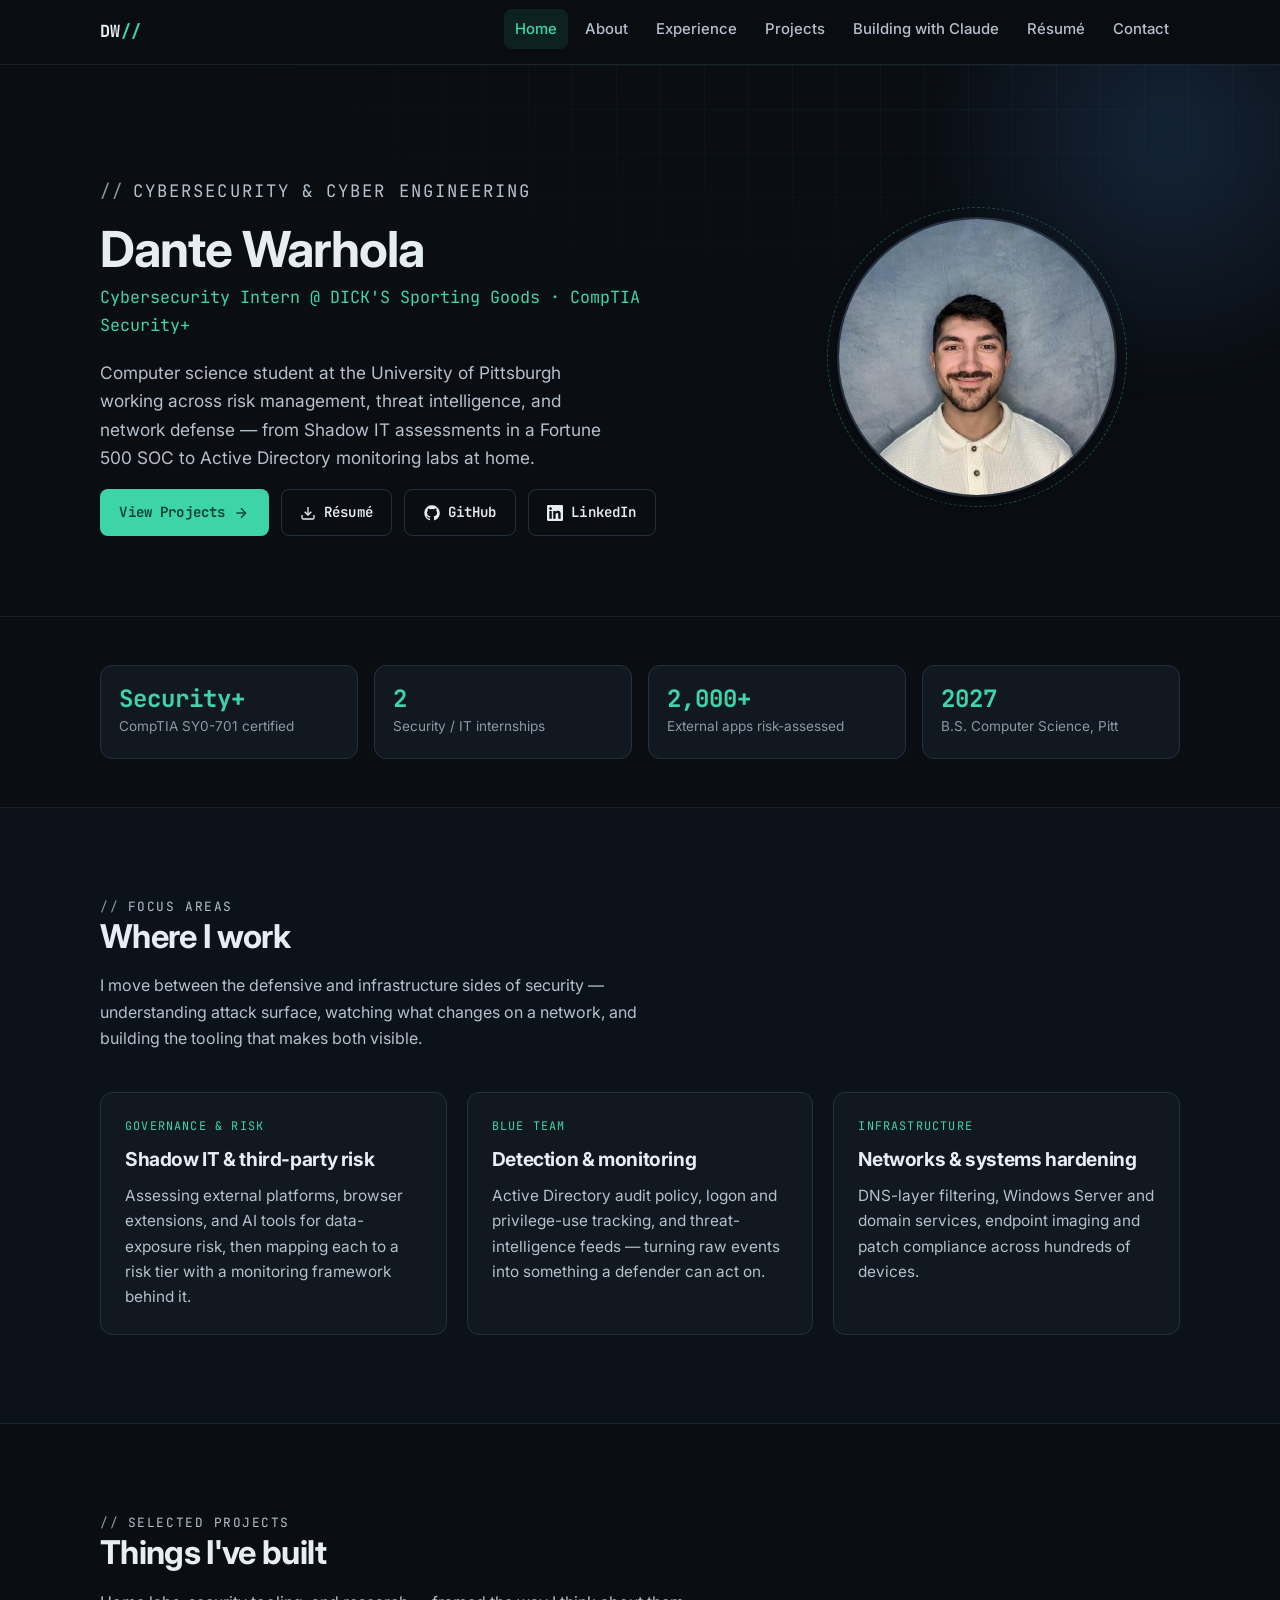
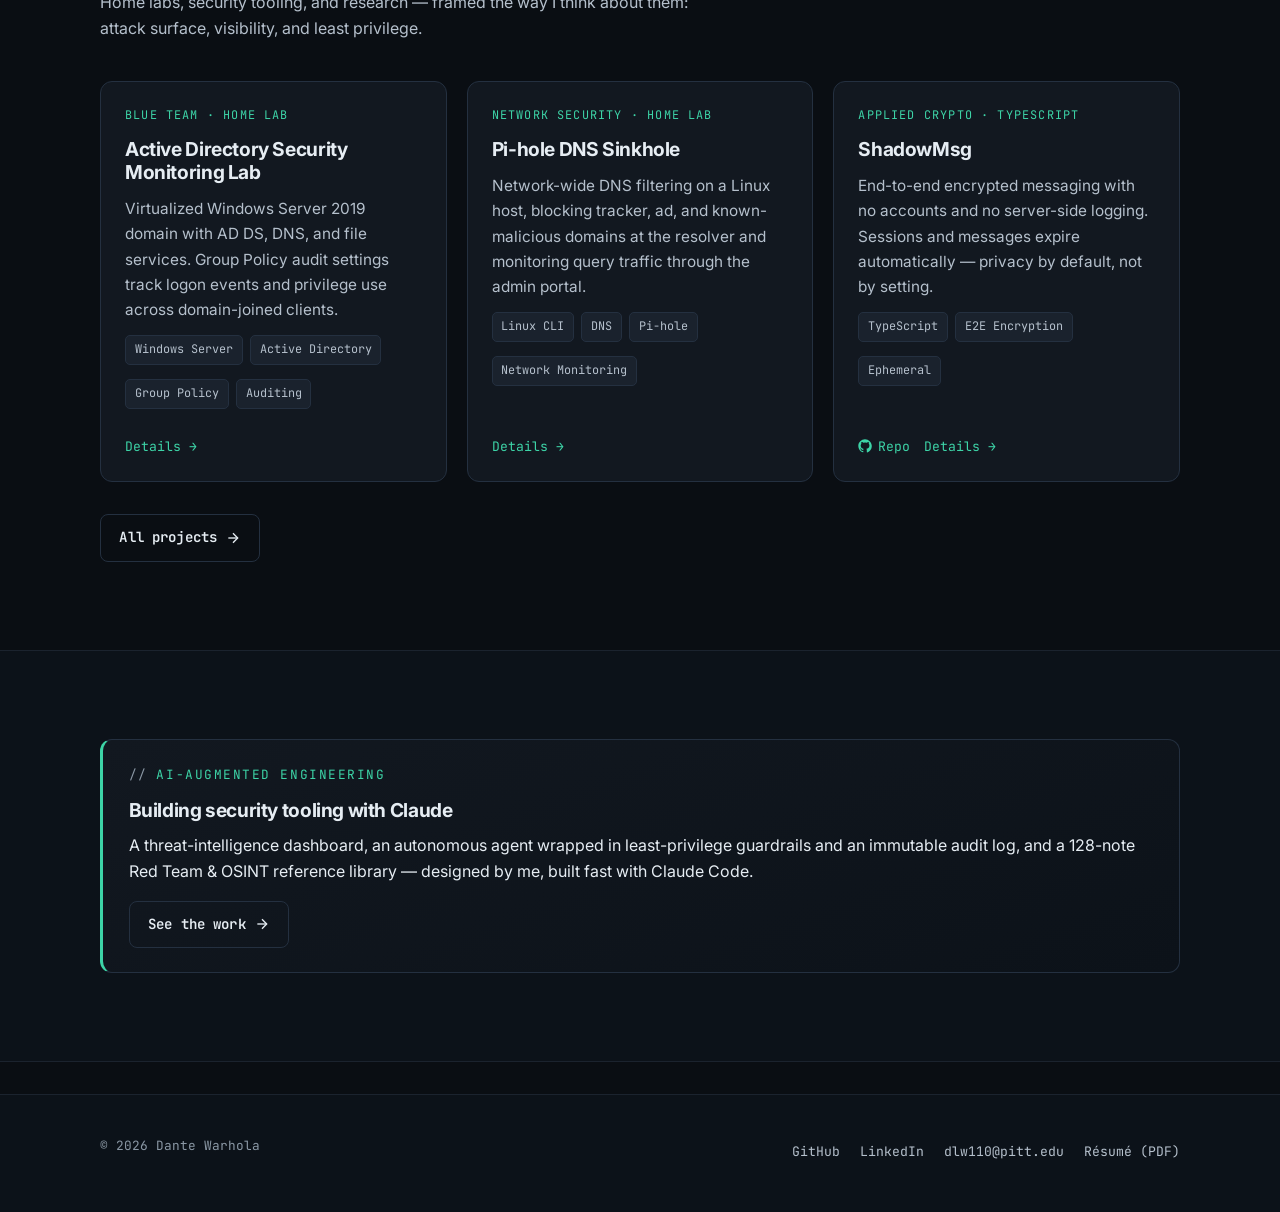
==== index.html @ 9726cb7a "Initial portfolio site" ====
<!DOCTYPE html>
<html lang="en">
<head>
  <meta charset="utf-8">
  <meta name="viewport" content="width=device-width, initial-scale=1">
  <title>Dante Warhola — Cybersecurity &amp; Cyber Engineering</title>
  <meta name="description" content="Dante Warhola is a University of Pittsburgh computer science student and CompTIA Security+ certified cybersecurity intern focused on risk management, threat intelligence, and network defense.">
  <meta name="author" content="Dante Warhola">
  <link rel="icon" href="assets/img/favicon.svg" type="image/svg+xml">
  <meta property="og:title" content="Dante Warhola — Cybersecurity &amp; Cyber Engineering">
  <meta property="og:description" content="CompTIA Security+ certified. CS student at the University of Pittsburgh. Cybersecurity intern building risk, threat-intelligence, and network-defense projects.">
  <meta property="og:type" content="website">
  <meta property="og:image" content="assets/img/og-cover.svg">
  <link rel="preconnect" href="https://fonts.googleapis.com">
  <link rel="preconnect" href="https://fonts.gstatic.com" crossorigin>
  <link href="https://fonts.googleapis.com/css2?family=Inter:wght@400;500;600;700&family=JetBrains+Mono:wght@400;500;700&display=swap" rel="stylesheet">
  <link rel="stylesheet" href="assets/css/style.css">
</head>
<body data-page="home">
  <a class="skip-link" href="#main">Skip to content</a>

  <header class="site-header">
    <div class="container nav">
      <a class="brand" href="index.html">DW<span>//</span></a>
      <button class="nav-toggle" type="button" aria-label="Toggle navigation menu" aria-expanded="false" aria-controls="nav-links">
        <svg class="icon-open" viewBox="0 0 24 24" fill="none" stroke="currentColor" stroke-width="2" aria-hidden="true"><line x1="3" y1="6" x2="21" y2="6"/><line x1="3" y1="12" x2="21" y2="12"/><line x1="3" y1="18" x2="21" y2="18"/></svg>
        <svg class="icon-close" viewBox="0 0 24 24" fill="none" stroke="currentColor" stroke-width="2" aria-hidden="true"><line x1="18" y1="6" x2="6" y2="18"/><line x1="6" y1="6" x2="18" y2="18"/></svg>
      </button>
      <ul class="nav-links" id="nav-links">
        <li><a data-nav="home" href="index.html">Home</a></li>
        <li><a data-nav="about" href="about.html">About</a></li>
        <li><a data-nav="experience" href="experience.html">Experience</a></li>
        <li><a data-nav="projects" href="projects.html">Projects</a></li>
        <li><a data-nav="claude" href="building-with-claude.html">Building with Claude</a></li>
        <li><a data-nav="resume" href="resume.html">Résumé</a></li>
        <li><a data-nav="contact" href="contact.html">Contact</a></li>
      </ul>
    </div>
  </header>

  <main id="main">
    <!-- Hero -->
    <section class="hero">
      <div class="container">
        <div class="hero-grid">
          <div>
            <p class="kicker">Cybersecurity &amp; Cyber Engineering</p>
            <h1>Dante Warhola</h1>
            <span class="role">Cybersecurity Intern @ DICK'S Sporting Goods · CompTIA Security+</span>
            <p>Computer science student at the University of Pittsburgh working across risk management, threat intelligence, and network defense &mdash; from Shadow IT assessments in a Fortune 500 SOC to Active Directory monitoring labs at home.</p>
            <div class="btn-row">
              <a class="btn" href="projects.html">View Projects
                <svg viewBox="0 0 24 24" fill="none" stroke="currentColor" stroke-width="2" aria-hidden="true"><line x1="5" y1="12" x2="19" y2="12"/><polyline points="12 5 19 12 12 19"/></svg>
              </a>
              <a class="btn-ghost" href="assets/docs/Dante_Warhola_Resume.pdf">
                <svg viewBox="0 0 24 24" fill="none" stroke="currentColor" stroke-width="2" aria-hidden="true"><path d="M21 15v4a2 2 0 0 1-2 2H5a2 2 0 0 1-2-2v-4"/><polyline points="7 10 12 15 17 10"/><line x1="12" y1="15" x2="12" y2="3"/></svg>
                Résumé
              </a>
              <a class="btn-ghost" href="https://github.com/dantewarhola">
                <svg viewBox="0 0 24 24" fill="currentColor" aria-hidden="true"><path d="M12 .5C5.7.5.5 5.7.5 12c0 5.1 3.3 9.4 7.8 10.9.6.1.8-.2.8-.6v-2c-3.2.7-3.9-1.5-3.9-1.5-.5-1.3-1.3-1.7-1.3-1.7-1-.7.1-.7.1-.7 1.2.1 1.8 1.2 1.8 1.2 1 1.8 2.7 1.3 3.4 1 .1-.8.4-1.3.7-1.6-2.6-.3-5.3-1.3-5.3-5.7 0-1.3.5-2.3 1.2-3.1-.1-.3-.5-1.5.1-3.1 0 0 1-.3 3.3 1.2a11.5 11.5 0 0 1 6 0C17.3 4.7 18.3 5 18.3 5c.6 1.6.2 2.8.1 3.1.8.8 1.2 1.8 1.2 3.1 0 4.4-2.7 5.4-5.3 5.7.4.4.8 1.1.8 2.2v3.3c0 .4.2.7.8.6 4.5-1.5 7.8-5.8 7.8-10.9C23.5 5.7 18.3.5 12 .5z"/></svg>
                GitHub
              </a>
              <a class="btn-ghost" href="https://www.linkedin.com/in/dante-warhola/">
                <svg viewBox="0 0 24 24" fill="currentColor" aria-hidden="true"><path d="M20.45 20.45h-3.56v-5.57c0-1.33-.02-3.04-1.85-3.04-1.85 0-2.14 1.45-2.14 2.94v5.67H9.35V9h3.42v1.56h.05c.48-.9 1.64-1.85 3.37-1.85 3.6 0 4.27 2.37 4.27 5.46v6.28zM5.34 7.43a2.07 2.07 0 1 1 0-4.14 2.07 2.07 0 0 1 0 4.14zM7.12 20.45H3.56V9h3.56v11.45zM22.22 0H1.77C.79 0 0 .77 0 1.72v20.56C0 23.23.79 24 1.77 24h20.45c.98 0 1.78-.77 1.78-1.72V1.72C24 .77 23.2 0 22.22 0z"/></svg>
                LinkedIn
              </a>
            </div>
          </div>
          <div class="avatar-wrap">
            <img class="avatar" src="assets/img/headshot.jpg" width="280" height="280" alt="Portrait of Dante Warhola">
          </div>
        </div>
      </div>
    </section>

    <!-- Stats -->
    <section class="section section--tight">
      <div class="container">
        <div class="stats reveal">
          <div class="stat"><span class="num">Security+</span><span class="label">CompTIA SY0-701 certified</span></div>
          <div class="stat"><span class="num">2</span><span class="label">Security / IT internships</span></div>
          <div class="stat"><span class="num">2,000+</span><span class="label">External apps risk-assessed</span></div>
          <div class="stat"><span class="num">2027</span><span class="label">B.S. Computer Science, Pitt</span></div>
        </div>
      </div>
    </section>

    <!-- Focus -->
    <section class="section section--alt">
      <div class="container">
        <div class="section-head reveal">
          <p class="kicker">Focus areas</p>
          <h2>Where I work</h2>
          <p>I move between the defensive and infrastructure sides of security &mdash; understanding attack surface, watching what changes on a network, and building the tooling that makes both visible.</p>
        </div>
        <div class="card-grid">
          <article class="card reveal">
            <p class="card-meta">Governance &amp; Risk</p>
            <h3>Shadow IT &amp; third-party risk</h3>
            <p>Assessing external platforms, browser extensions, and AI tools for data-exposure risk, then mapping each to a risk tier with a monitoring framework behind it.</p>
          </article>
          <article class="card reveal">
            <p class="card-meta">Blue Team</p>
            <h3>Detection &amp; monitoring</h3>
            <p>Active Directory audit policy, logon and privilege-use tracking, and threat-intelligence feeds &mdash; turning raw events into something a defender can act on.</p>
          </article>
          <article class="card reveal">
            <p class="card-meta">Infrastructure</p>
            <h3>Networks &amp; systems hardening</h3>
            <p>DNS-layer filtering, Windows Server and domain services, endpoint imaging and patch compliance across hundreds of devices.</p>
          </article>
        </div>
      </div>
    </section>

    <!-- Featured projects -->
    <section class="section">
      <div class="container">
        <div class="section-head reveal">
          <p class="kicker">Selected projects</p>
          <h2>Things I've built</h2>
          <p>Home labs, security tooling, and research &mdash; framed the way I think about them: attack surface, visibility, and least privilege.</p>
        </div>
        <div class="card-grid">
          <article class="card reveal">
            <p class="card-meta">Blue Team · Home Lab</p>
            <h3>Active Directory Security Monitoring Lab</h3>
            <p>Virtualized Windows Server 2019 domain with AD DS, DNS, and file services. Group Policy audit settings track logon events and privilege use across domain-joined clients.</p>
            <ul class="tags"><li class="tag">Windows Server</li><li class="tag">Active Directory</li><li class="tag">Group Policy</li><li class="tag">Auditing</li></ul>
            <div class="card-links"><a href="projects.html#ad-lab">Details &rarr;</a></div>
          </article>
          <article class="card reveal">
            <p class="card-meta">Network Security · Home Lab</p>
            <h3>Pi-hole DNS Sinkhole</h3>
            <p>Network-wide DNS filtering on a Linux host, blocking tracker, ad, and known-malicious domains at the resolver and monitoring query traffic through the admin portal.</p>
            <ul class="tags"><li class="tag">Linux CLI</li><li class="tag">DNS</li><li class="tag">Pi-hole</li><li class="tag">Network Monitoring</li></ul>
            <div class="card-links"><a href="projects.html#pihole">Details &rarr;</a></div>
          </article>
          <article class="card reveal">
            <p class="card-meta">Applied Crypto · TypeScript</p>
            <h3>ShadowMsg</h3>
            <p>End-to-end encrypted messaging with no accounts and no server-side logging. Sessions and messages expire automatically &mdash; privacy by default, not by setting.</p>
            <ul class="tags"><li class="tag">TypeScript</li><li class="tag">E2E Encryption</li><li class="tag">Ephemeral</li></ul>
            <div class="card-links">
              <a href="https://github.com/dantewarhola/ShadowMsg">
                <svg viewBox="0 0 24 24" fill="currentColor" aria-hidden="true"><path d="M12 .5C5.7.5.5 5.7.5 12c0 5.1 3.3 9.4 7.8 10.9.6.1.8-.2.8-.6v-2c-3.2.7-3.9-1.5-3.9-1.5-.5-1.3-1.3-1.7-1.3-1.7-1-.7.1-.7.1-.7 1.2.1 1.8 1.2 1.8 1.2 1 1.8 2.7 1.3 3.4 1 .1-.8.4-1.3.7-1.6-2.6-.3-5.3-1.3-5.3-5.7 0-1.3.5-2.3 1.2-3.1-.1-.3-.5-1.5.1-3.1 0 0 1-.3 3.3 1.2a11.5 11.5 0 0 1 6 0C17.3 4.7 18.3 5 18.3 5c.6 1.6.2 2.8.1 3.1.8.8 1.2 1.8 1.2 3.1 0 4.4-2.7 5.4-5.3 5.7.4.4.8 1.1.8 2.2v3.3c0 .4.2.7.8.6 4.5-1.5 7.8-5.8 7.8-10.9C23.5 5.7 18.3.5 12 .5z"/></svg>
                Repo
              </a>
              <a href="projects.html#shadowmsg">Details &rarr;</a>
            </div>
          </article>
        </div>
        <div class="btn-row reveal" style="margin-top:2rem">
          <a class="btn-ghost" href="projects.html">All projects
            <svg viewBox="0 0 24 24" fill="none" stroke="currentColor" stroke-width="2" aria-hidden="true"><line x1="5" y1="12" x2="19" y2="12"/><polyline points="12 5 19 12 12 19"/></svg>
          </a>
        </div>
      </div>
    </section>

    <!-- Building with Claude teaser -->
    <section class="section section--alt">
      <div class="container">
        <div class="panel reveal">
          <p class="kicker">AI-augmented engineering</p>
          <h3>Building security tooling with Claude</h3>
          <p>A threat-intelligence dashboard, an autonomous agent wrapped in least-privilege guardrails and an immutable audit log, and a 128-note Red Team &amp; OSINT reference library &mdash; designed by me, built fast with Claude Code.</p>
          <div class="btn-row" style="margin-top:1rem">
            <a class="btn-ghost" href="building-with-claude.html">See the work
              <svg viewBox="0 0 24 24" fill="none" stroke="currentColor" stroke-width="2" aria-hidden="true"><line x1="5" y1="12" x2="19" y2="12"/><polyline points="12 5 19 12 12 19"/></svg>
            </a>
          </div>
        </div>
      </div>
    </section>
  </main>

  <footer class="site-footer">
    <div class="container footer-inner">
      <p class="footer-note">&copy; <span data-year>2026</span> Dante Warhola</p>
      <ul class="footer-links">
        <li><a href="https://github.com/dantewarhola">GitHub</a></li>
        <li><a href="https://www.linkedin.com/in/dante-warhola/">LinkedIn</a></li>
        <li><a href="mailto:dlw110@pitt.edu">dlw110@pitt.edu</a></li>
        <li><a href="assets/docs/Dante_Warhola_Resume.pdf">Résumé (PDF)</a></li>
      </ul>
    </div>
  </footer>

  <script src="assets/js/main.js"></script>
</body>
</html>
---- assets/css/style.css ----
/* =============================================================
   Dante Warhola — Cybersecurity Portfolio
   Shared design system. Dark theme only.
   ============================================================= */

/* ---------- Design tokens ---------- */
:root {
  --bg: #0a0e13;
  --bg-alt: #0c1219;
  --surface: #121820;
  --surface-2: #1a222d;
  --border: #243040;
  --border-soft: #1b232e;

  --text: #e6edf3;
  --text-dim: #b5c0cc;
  --muted: #8b98a5;

  --accent: #3dd4a7;
  --accent-ink: #063d2e;
  --accent-2: #4d9dff;
  --danger: #ff5c66;
  --warn: #f5b64d;

  --font-sans: "Inter", -apple-system, BlinkMacSystemFont, "Segoe UI", Roboto, Helvetica, Arial, sans-serif;
  --font-mono: "JetBrains Mono", ui-monospace, SFMono-Regular, "SF Mono", Menlo, Consolas, "Liberation Mono", monospace;

  --maxw: 1120px;
  --radius: 12px;
  --radius-sm: 8px;
  --shadow: 0 1px 2px rgba(0,0,0,.4), 0 12px 32px -12px rgba(0,0,0,.55);
  --ring: 0 0 0 2px var(--bg), 0 0 0 4px var(--accent);
  --transition: 180ms cubic-bezier(.4,0,.2,1);
}

/* ---------- Reset / base ---------- */
*, *::before, *::after { box-sizing: border-box; }
html { scroll-behavior: smooth; -webkit-text-size-adjust: 100%; }
@media (prefers-reduced-motion: reduce) {
  html { scroll-behavior: auto; }
  *, *::before, *::after { animation-duration: .001ms !important; transition-duration: .001ms !important; }
}

body {
  margin: 0;
  background: var(--bg);
  color: var(--text);
  font-family: var(--font-sans);
  font-size: 16px;
  line-height: 1.65;
  -webkit-font-smoothing: antialiased;
  text-rendering: optimizeLegibility;
  overflow-x: hidden;
}

h1, h2, h3, h4 { line-height: 1.2; font-weight: 700; margin: 0 0 .5em; letter-spacing: -0.02em; }
h1 { font-size: clamp(2rem, 4.5vw, 3.1rem); }
h2 { font-size: clamp(1.5rem, 3vw, 2.05rem); }
h3 { font-size: 1.2rem; }
p { margin: 0 0 1rem; }
a { color: var(--accent); text-decoration: none; transition: color var(--transition); }
a:hover { color: var(--accent-2); }
img { max-width: 100%; display: block; }
ul { margin: 0 0 1rem; padding-left: 1.2rem; }
li { margin-bottom: .4rem; }
hr { border: 0; border-top: 1px solid var(--border); margin: 2.5rem 0; }
code, kbd { font-family: var(--font-mono); font-size: .9em; }

:focus-visible {
  outline: none;
  box-shadow: var(--ring);
  border-radius: 4px;
}

/* ---------- Skip link ---------- */
.skip-link {
  position: absolute;
  left: -999px;
  top: 0;
  background: var(--accent);
  color: var(--accent-ink);
  padding: .6rem 1rem;
  font-family: var(--font-mono);
  font-weight: 700;
  z-index: 200;
}
.skip-link:focus { left: 12px; top: 12px; }

/* ---------- Layout helpers ---------- */
.container {
  width: 100%;
  max-width: var(--maxw);
  margin: 0 auto;
  padding: 0 1.25rem;
}
.section { padding: clamp(3rem, 7vw, 5.5rem) 0; }
.section--tight { padding: clamp(2rem, 4vw, 3rem) 0; }
.section--alt { background: var(--bg-alt); border-block: 1px solid var(--border-soft); }

.kicker {
  font-family: var(--font-mono);
  font-size: .8rem;
  letter-spacing: .12em;
  text-transform: uppercase;
  color: var(--accent);
  margin: 0 0 .9rem;
  display: flex;
  align-items: center;
  gap: .55rem;
}
.kicker::before { content: "//"; color: var(--muted); }

.section-head { max-width: 60ch; margin-bottom: 2.5rem; }
.section-head p { color: var(--text-dim); margin-bottom: 0; }

.lead { font-size: 1.15rem; color: var(--text-dim); }
.muted { color: var(--muted); }
.mono { font-family: var(--font-mono); }
.center { text-align: center; }
.nowrap { white-space: nowrap; }

/* ---------- Header / nav ---------- */
.site-header {
  position: sticky;
  top: 0;
  z-index: 100;
  background: rgba(10, 14, 19, .85);
  backdrop-filter: blur(10px);
  -webkit-backdrop-filter: blur(10px);
  border-bottom: 1px solid var(--border-soft);
}
.nav {
  display: flex;
  align-items: center;
  justify-content: space-between;
  gap: 1rem;
  height: 64px;
}
.brand {
  font-family: var(--font-mono);
  font-weight: 700;
  font-size: 1.05rem;
  color: var(--text);
  letter-spacing: .02em;
  white-space: nowrap;
}
.brand:hover { color: var(--text); }
.brand span { color: var(--accent); }

.nav-links {
  display: flex;
  align-items: center;
  gap: .35rem;
  list-style: none;
  margin: 0;
  padding: 0;
}
.nav-links a {
  display: block;
  padding: .5rem .7rem;
  border-radius: var(--radius-sm);
  color: var(--text-dim);
  font-size: .93rem;
  font-weight: 500;
  transition: color var(--transition), background var(--transition);
}
.nav-links a:hover { color: var(--text); background: var(--surface); }
.nav-links a[aria-current="page"] {
  color: var(--accent);
  background: rgba(61, 212, 167, .1);
}

.nav-toggle {
  display: none;
  width: 42px;
  height: 42px;
  border: 1px solid var(--border);
  border-radius: var(--radius-sm);
  background: var(--surface);
  color: var(--text);
  cursor: pointer;
  align-items: center;
  justify-content: center;
}
.nav-toggle svg { width: 20px; height: 20px; }
.nav-toggle .icon-close { display: none; }
.nav-toggle[aria-expanded="true"] .icon-open { display: none; }
.nav-toggle[aria-expanded="true"] .icon-close { display: block; }

@media (max-width: 860px) {
  .nav-toggle { display: inline-flex; }
  .nav-links {
    position: absolute;
    inset: 64px 0 auto 0;
    flex-direction: column;
    align-items: stretch;
    gap: 0;
    background: var(--bg);
    border-bottom: 1px solid var(--border);
    padding: .5rem 1.25rem 1rem;
    transform: translateY(-8px);
    opacity: 0;
    pointer-events: none;
    transition: opacity var(--transition), transform var(--transition);
  }
  .nav-links.is-open { transform: translateY(0); opacity: 1; pointer-events: auto; }
  .nav-links a { padding: .8rem .5rem; font-size: 1rem; border-bottom: 1px solid var(--border-soft); }
}

/* ---------- Buttons ---------- */
.btn, .btn-ghost {
  display: inline-flex;
  align-items: center;
  gap: .5rem;
  padding: .7rem 1.15rem;
  border-radius: var(--radius-sm);
  font-family: var(--font-mono);
  font-size: .88rem;
  font-weight: 600;
  letter-spacing: .01em;
  cursor: pointer;
  transition: transform var(--transition), background var(--transition), border-color var(--transition), color var(--transition);
  border: 1px solid transparent;
}
.btn {
  background: var(--accent);
  color: var(--accent-ink);
}
.btn:hover { background: #58e2ba; color: var(--accent-ink); transform: translateY(-2px); }
.btn-ghost {
  background: transparent;
  border-color: var(--border);
  color: var(--text);
}
.btn-ghost:hover { border-color: var(--accent); color: var(--accent); transform: translateY(-2px); }
.btn svg, .btn-ghost svg { width: 16px; height: 16px; }
.btn-row { display: flex; flex-wrap: wrap; gap: .75rem; }

/* ---------- Hero ---------- */
.hero {
  position: relative;
  overflow: hidden;
  padding: clamp(3.5rem, 9vw, 7rem) 0 clamp(3rem, 7vw, 5rem);
  border-bottom: 1px solid var(--border-soft);
}
.hero::before {
  content: "";
  position: absolute;
  inset: 0;
  background-image:
    linear-gradient(rgba(61, 212, 167, .05) 1px, transparent 1px),
    linear-gradient(90deg, rgba(61, 212, 167, .05) 1px, transparent 1px);
  background-size: 44px 44px;
  mask-image: radial-gradient(ellipse 70% 60% at 70% 0%, #000 10%, transparent 75%);
  -webkit-mask-image: radial-gradient(ellipse 70% 60% at 70% 0%, #000 10%, transparent 75%);
  pointer-events: none;
}
.hero::after {
  content: "";
  position: absolute;
  top: -30%;
  right: -10%;
  width: 480px;
  height: 480px;
  background: radial-gradient(circle, rgba(77, 157, 255, .16), transparent 70%);
  filter: blur(30px);
  pointer-events: none;
}
.hero .container { position: relative; z-index: 1; }
.hero-grid {
  display: grid;
  grid-template-columns: 1.5fr 1fr;
  gap: clamp(2rem, 5vw, 4rem);
  align-items: center;
}
.hero h1 { margin-bottom: .3rem; }
.hero .role {
  font-family: var(--font-mono);
  color: var(--accent);
  font-size: 1.05rem;
  margin-bottom: 1.2rem;
  display: block;
}
.hero p { color: var(--text-dim); font-size: 1.08rem; max-width: 46ch; }

.avatar-wrap { justify-self: center; position: relative; }
.avatar {
  width: clamp(190px, 26vw, 280px);
  height: clamp(190px, 26vw, 280px);
  border-radius: 50%;
  object-fit: cover;
  border: 2px solid var(--border);
  box-shadow: var(--shadow);
}
.avatar-wrap::after {
  content: "";
  position: absolute;
  inset: -10px;
  border-radius: 50%;
  border: 1px dashed rgba(61, 212, 167, .35);
  pointer-events: none;
}

@media (max-width: 780px) {
  .hero-grid { grid-template-columns: 1fr; text-align: center; }
  .hero p { margin-inline: auto; }
  .hero .btn-row { justify-content: center; }
  .avatar-wrap { order: -1; }
}

/* ---------- Stat strip ---------- */
.stats {
  display: grid;
  grid-template-columns: repeat(4, 1fr);
  gap: 1rem;
}
.stat {
  background: var(--surface);
  border: 1px solid var(--border);
  border-radius: var(--radius);
  padding: 1.2rem 1.1rem;
}
.stat .num {
  font-family: var(--font-mono);
  font-size: 1.5rem;
  font-weight: 700;
  color: var(--accent);
  display: block;
  line-height: 1.1;
}
.stat .label { font-size: .85rem; color: var(--muted); }
@media (max-width: 720px) { .stats { grid-template-columns: repeat(2, 1fr); } }

/* ---------- Cards ---------- */
.card-grid {
  display: grid;
  grid-template-columns: repeat(auto-fill, minmax(300px, 1fr));
  gap: 1.25rem;
}
.card {
  background: var(--surface);
  border: 1px solid var(--border);
  border-radius: var(--radius);
  padding: 1.5rem;
  display: flex;
  flex-direction: column;
  gap: .75rem;
  transition: border-color var(--transition), transform var(--transition);
}
.card:hover { border-color: rgba(61, 212, 167, .45); transform: translateY(-3px); }
.card h3 { margin: 0; }
.card p { margin: 0; color: var(--text-dim); font-size: .96rem; }
.card .card-meta {
  font-family: var(--font-mono);
  font-size: .74rem;
  text-transform: uppercase;
  letter-spacing: .1em;
  color: var(--accent);
}
.card-links { display: flex; flex-wrap: wrap; gap: .9rem; margin-top: auto; padding-top: .5rem; }
.card-links a { font-family: var(--font-mono); font-size: .82rem; display: inline-flex; align-items: center; gap: .35rem; }
.card-links svg { width: 14px; height: 14px; }

/* ---------- Tags / chips ---------- */
.tags { display: flex; flex-wrap: wrap; gap: .45rem; list-style: none; margin: 0; padding: 0; }
.tag {
  font-family: var(--font-mono);
  font-size: .74rem;
  padding: .28rem .55rem;
  border-radius: 5px;
  background: var(--surface-2);
  border: 1px solid var(--border);
  color: var(--text-dim);
}

/* ---------- Skills matrix ---------- */
.skill-grid {
  display: grid;
  grid-template-columns: repeat(auto-fit, minmax(260px, 1fr));
  gap: 1.25rem;
}
.skill-card {
  background: var(--surface);
  border: 1px solid var(--border);
  border-radius: var(--radius);
  padding: 1.4rem;
}
.skill-card h3 {
  font-family: var(--font-mono);
  font-size: .95rem;
  color: var(--accent);
  margin-bottom: 1rem;
  padding-bottom: .6rem;
  border-bottom: 1px solid var(--border);
}

/* ---------- Timeline ---------- */
.timeline { position: relative; margin: 0; padding: 0; list-style: none; }
.timeline::before {
  content: "";
  position: absolute;
  left: 7px;
  top: 6px;
  bottom: 6px;
  width: 2px;
  background: var(--border);
}
.timeline > li { position: relative; padding: 0 0 2.5rem 2.4rem; }
.timeline > li:last-child { padding-bottom: 0; }
.timeline > li::before {
  content: "";
  position: absolute;
  left: 0;
  top: 5px;
  width: 16px;
  height: 16px;
  border-radius: 50%;
  background: var(--bg);
  border: 2px solid var(--accent);
}
.tl-head { display: flex; flex-wrap: wrap; align-items: baseline; justify-content: space-between; gap: .3rem 1rem; }
.tl-head h3 { margin: 0; }
.tl-org { color: var(--accent-2); font-weight: 600; }
.tl-date {
  font-family: var(--font-mono);
  font-size: .8rem;
  color: var(--muted);
  white-space: nowrap;
}
.tl-role { font-family: var(--font-mono); font-size: .85rem; color: var(--text-dim); margin: .15rem 0 .6rem; }
.timeline ul { margin: .5rem 0 0; }
.timeline li li { color: var(--text-dim); font-size: .96rem; }

/* ---------- Callout / panel ---------- */
.panel {
  background: linear-gradient(160deg, var(--surface), var(--bg-alt));
  border: 1px solid var(--border);
  border-left: 3px solid var(--accent);
  border-radius: var(--radius);
  padding: 1.5rem 1.6rem;
}
.panel h3 { margin-top: 0; }
.panel p:last-child { margin-bottom: 0; }

blockquote {
  margin: 0;
  padding: 1rem 1.4rem;
  border-left: 3px solid var(--accent-2);
  background: var(--surface);
  border-radius: 0 var(--radius-sm) var(--radius-sm) 0;
  color: var(--text-dim);
  font-style: italic;
}
blockquote cite { display: block; margin-top: .6rem; font-style: normal; font-size: .85rem; color: var(--muted); font-family: var(--font-mono); }

/* ---------- Definition rows (resume) ---------- */
.dl { display: grid; grid-template-columns: max-content 1fr; gap: .4rem 1.5rem; }
.dl dt { font-family: var(--font-mono); font-size: .82rem; color: var(--muted); text-transform: uppercase; letter-spacing: .08em; padding-top: .15rem; }
.dl dd { margin: 0; }
@media (max-width: 560px) { .dl { grid-template-columns: 1fr; gap: .1rem 0; } .dl dd { margin-bottom: .8rem; } }

/* ---------- Resume block ---------- */
.resume-entry { margin-bottom: 2rem; }
.resume-entry:last-child { margin-bottom: 0; }
.resume-entry .tl-head { margin-bottom: .2rem; }

/* ---------- Doc links (credentials) ---------- */
.doc-grid { display: grid; grid-template-columns: repeat(auto-fit, minmax(280px, 1fr)); gap: 1.25rem; }
.doc-card {
  background: var(--surface);
  border: 1px solid var(--border);
  border-radius: var(--radius);
  padding: 1.4rem;
  display: flex;
  flex-direction: column;
  gap: .6rem;
}
.doc-card .doc-icon {
  width: 40px; height: 40px;
  display: grid; place-items: center;
  border-radius: var(--radius-sm);
  background: rgba(61, 212, 167, .12);
  color: var(--accent);
}
.doc-card .doc-icon svg { width: 20px; height: 20px; }

/* ---------- Contact ---------- */
.contact-list { list-style: none; margin: 0; padding: 0; display: grid; gap: .9rem; max-width: 520px; }
.contact-list li {
  display: flex;
  align-items: center;
  gap: 1rem;
  background: var(--surface);
  border: 1px solid var(--border);
  border-radius: var(--radius-sm);
  padding: 1rem 1.15rem;
}
.contact-list .c-icon { color: var(--accent); flex-shrink: 0; }
.contact-list .c-icon svg { width: 20px; height: 20px; }
.contact-list .c-label { font-family: var(--font-mono); font-size: .72rem; text-transform: uppercase; letter-spacing: .1em; color: var(--muted); display: block; }

/* ---------- Prose spacing for content pages ---------- */
.prose > :first-child { margin-top: 0; }
.prose h3 { margin-top: 2.2rem; color: var(--text); }
.prose { max-width: 68ch; }

/* ---------- Footer ---------- */
.site-footer {
  border-top: 1px solid var(--border-soft);
  background: var(--bg-alt);
  padding: 2.5rem 0;
  margin-top: 2rem;
}
.footer-inner {
  display: flex;
  flex-wrap: wrap;
  align-items: center;
  justify-content: space-between;
  gap: 1rem;
}
.footer-links { display: flex; flex-wrap: wrap; gap: 1.25rem; list-style: none; margin: 0; padding: 0; }
.footer-links a { color: var(--text-dim); font-family: var(--font-mono); font-size: .82rem; }
.footer-links a:hover { color: var(--accent); }
.footer-note { color: var(--muted); font-size: .8rem; font-family: var(--font-mono); }

/* ---------- Reveal on scroll ---------- */
.reveal { opacity: 0; transform: translateY(16px); transition: opacity .5s ease, transform .5s ease; }
.reveal.is-visible { opacity: 1; transform: none; }
@media (prefers-reduced-motion: reduce) { .reveal { opacity: 1; transform: none; } }

/* ---------- 404 ---------- */
.error-page {
  min-height: 60vh;
  display: grid;
  place-items: center;
  text-align: center;
}
.error-page .code {
  font-family: var(--font-mono);
  font-size: clamp(4rem, 16vw, 9rem);
  font-weight: 700;
  color: var(--accent);
  line-height: 1;
  letter-spacing: -0.04em;
}
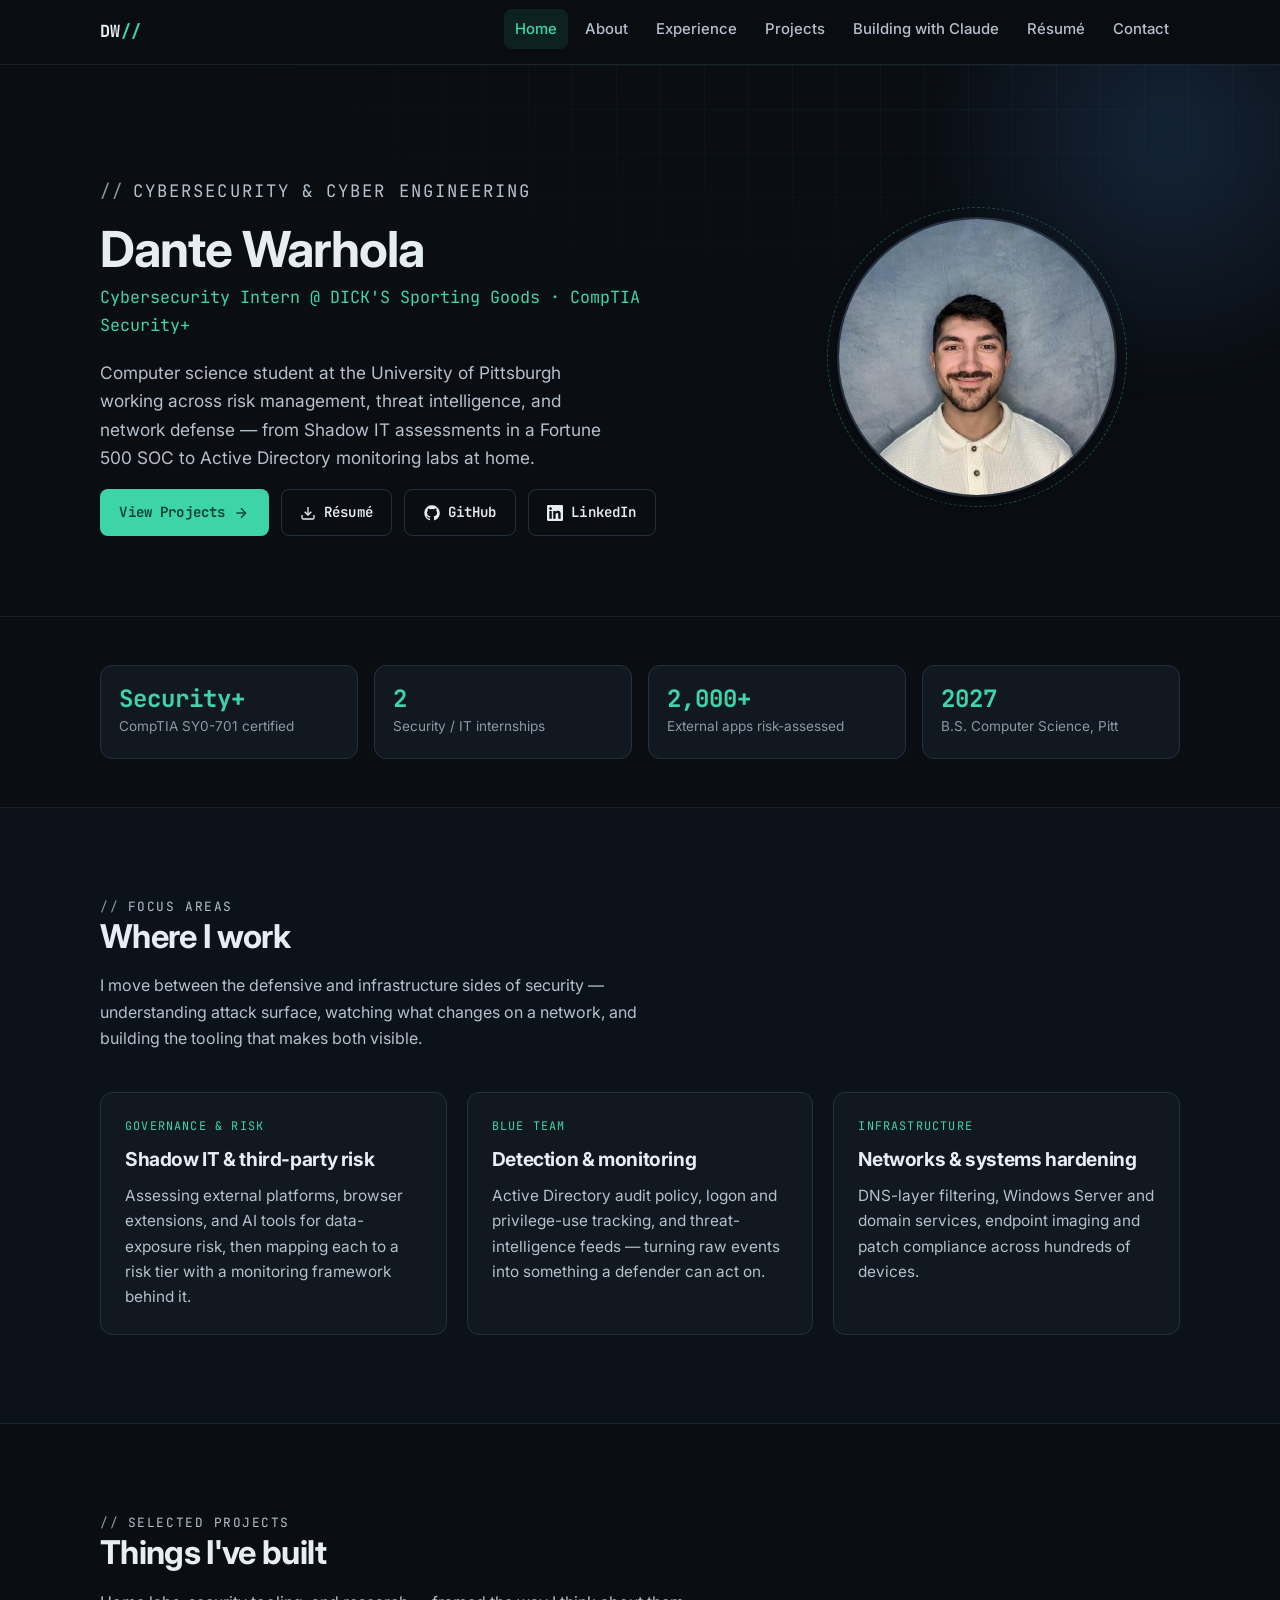
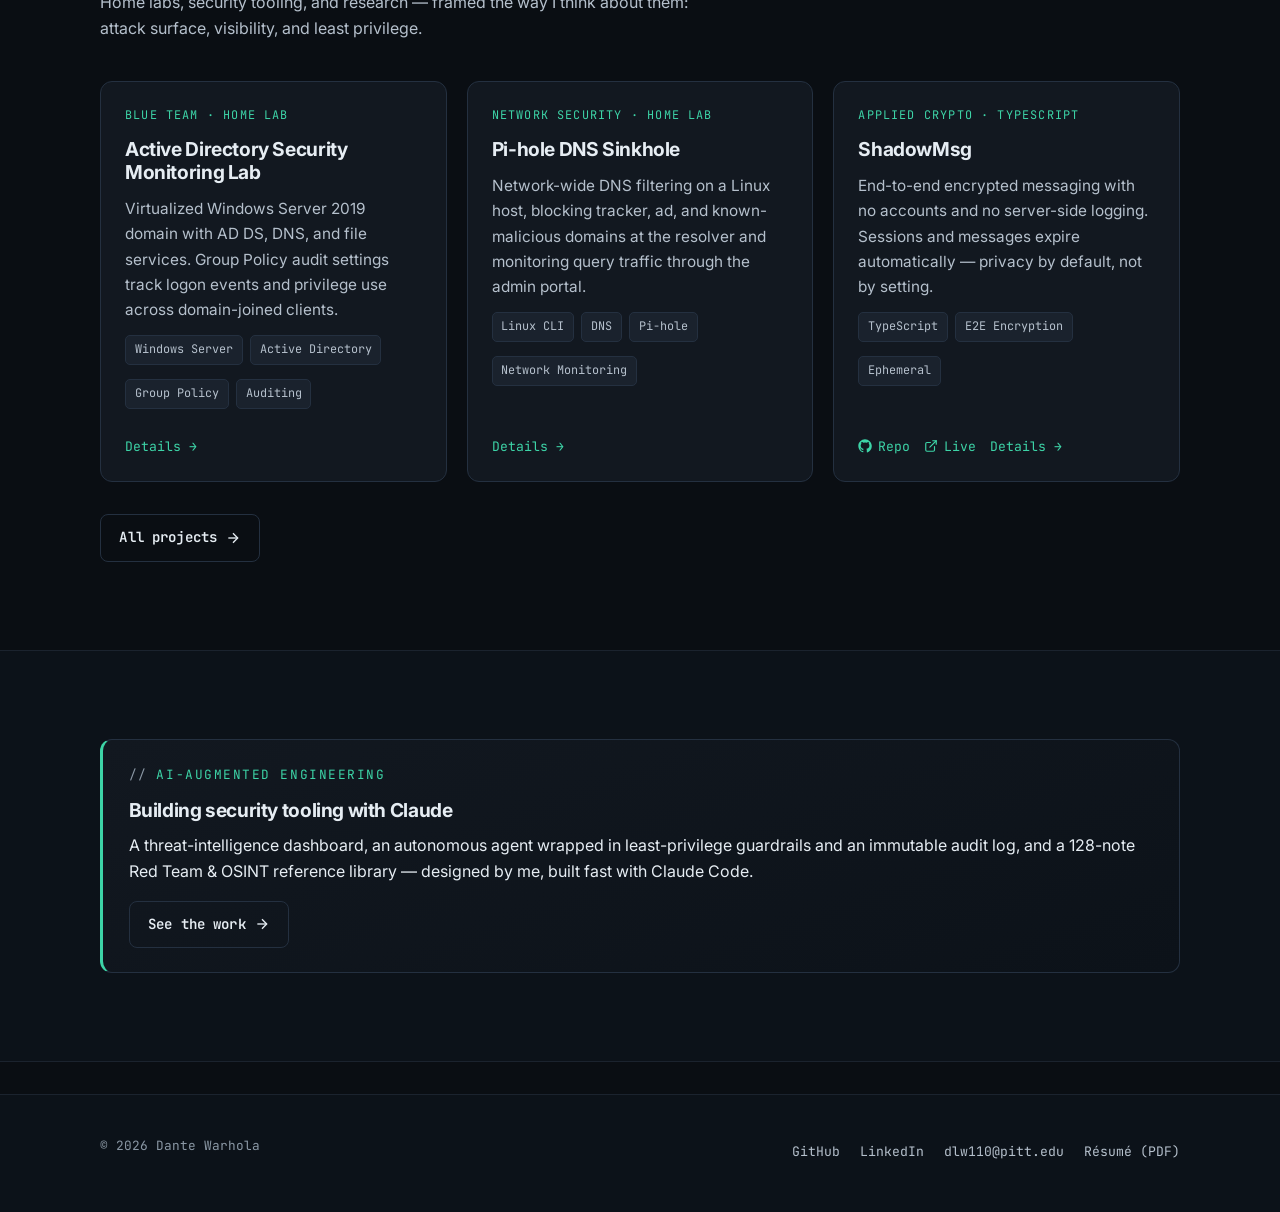
==== commit f8b0263d: "Add live site links to ShadowMsg and LockedInJobs project cards Co-Authored-By: Claude Sonnet 5 <nor" ====
--- a/index.html
+++ b/index.html
@@ -146,6 +146,10 @@
                 <svg viewBox="0 0 24 24" fill="currentColor" aria-hidden="true"><path d="M12 .5C5.7.5.5 5.7.5 12c0 5.1 3.3 9.4 7.8 10.9.6.1.8-.2.8-.6v-2c-3.2.7-3.9-1.5-3.9-1.5-.5-1.3-1.3-1.7-1.3-1.7-1-.7.1-.7.1-.7 1.2.1 1.8 1.2 1.8 1.2 1 1.8 2.7 1.3 3.4 1 .1-.8.4-1.3.7-1.6-2.6-.3-5.3-1.3-5.3-5.7 0-1.3.5-2.3 1.2-3.1-.1-.3-.5-1.5.1-3.1 0 0 1-.3 3.3 1.2a11.5 11.5 0 0 1 6 0C17.3 4.7 18.3 5 18.3 5c.6 1.6.2 2.8.1 3.1.8.8 1.2 1.8 1.2 3.1 0 4.4-2.7 5.4-5.3 5.7.4.4.8 1.1.8 2.2v3.3c0 .4.2.7.8.6 4.5-1.5 7.8-5.8 7.8-10.9C23.5 5.7 18.3.5 12 .5z"/></svg>
                 Repo
               </a>
+              <a href="https://shadowmsg.vercel.app/">
+                <svg viewBox="0 0 24 24" fill="none" stroke="currentColor" stroke-width="2" stroke-linecap="round" stroke-linejoin="round" aria-hidden="true"><path d="M18 13v6a2 2 0 0 1-2 2H5a2 2 0 0 1-2-2V8a2 2 0 0 1 2-2h6"/><polyline points="15 3 21 3 21 9"/><line x1="10" y1="14" x2="21" y2="3"/></svg>
+                Live
+              </a>
               <a href="projects.html#shadowmsg">Details &rarr;</a>
             </div>
           </article>
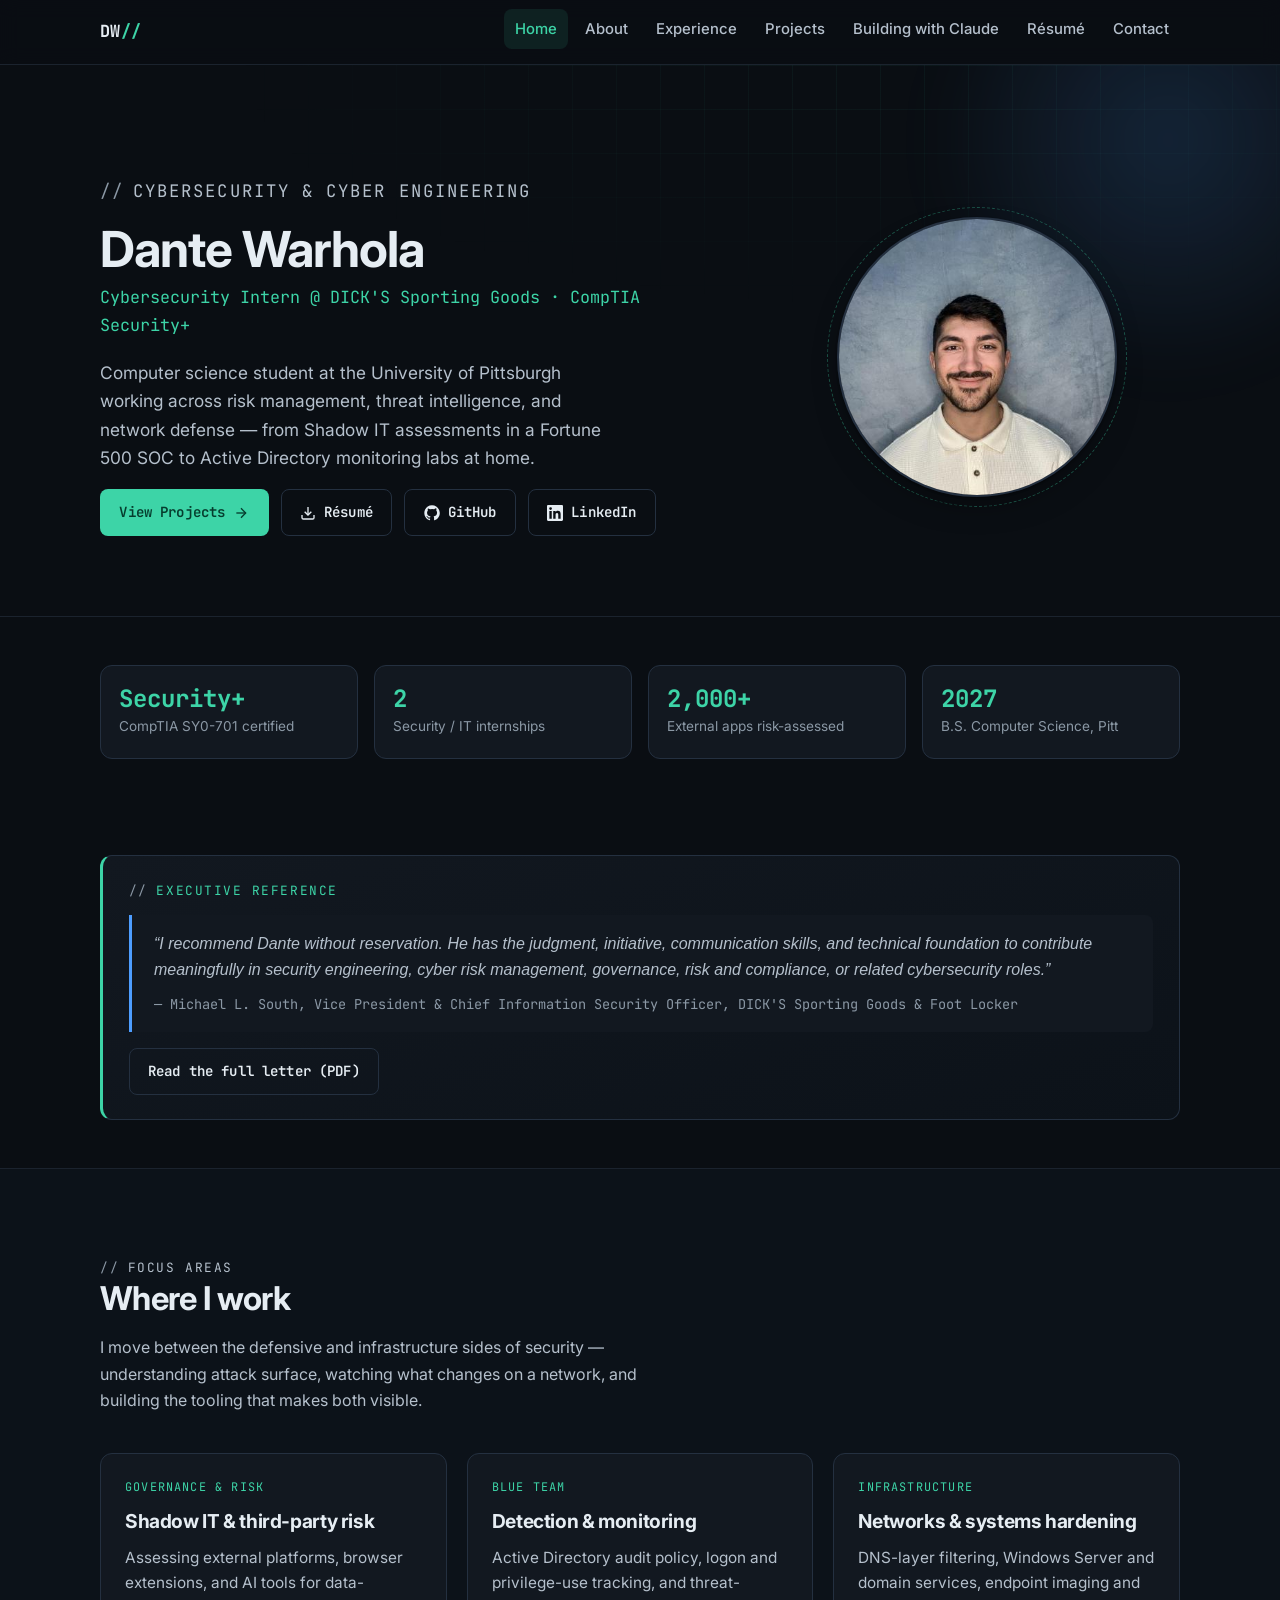
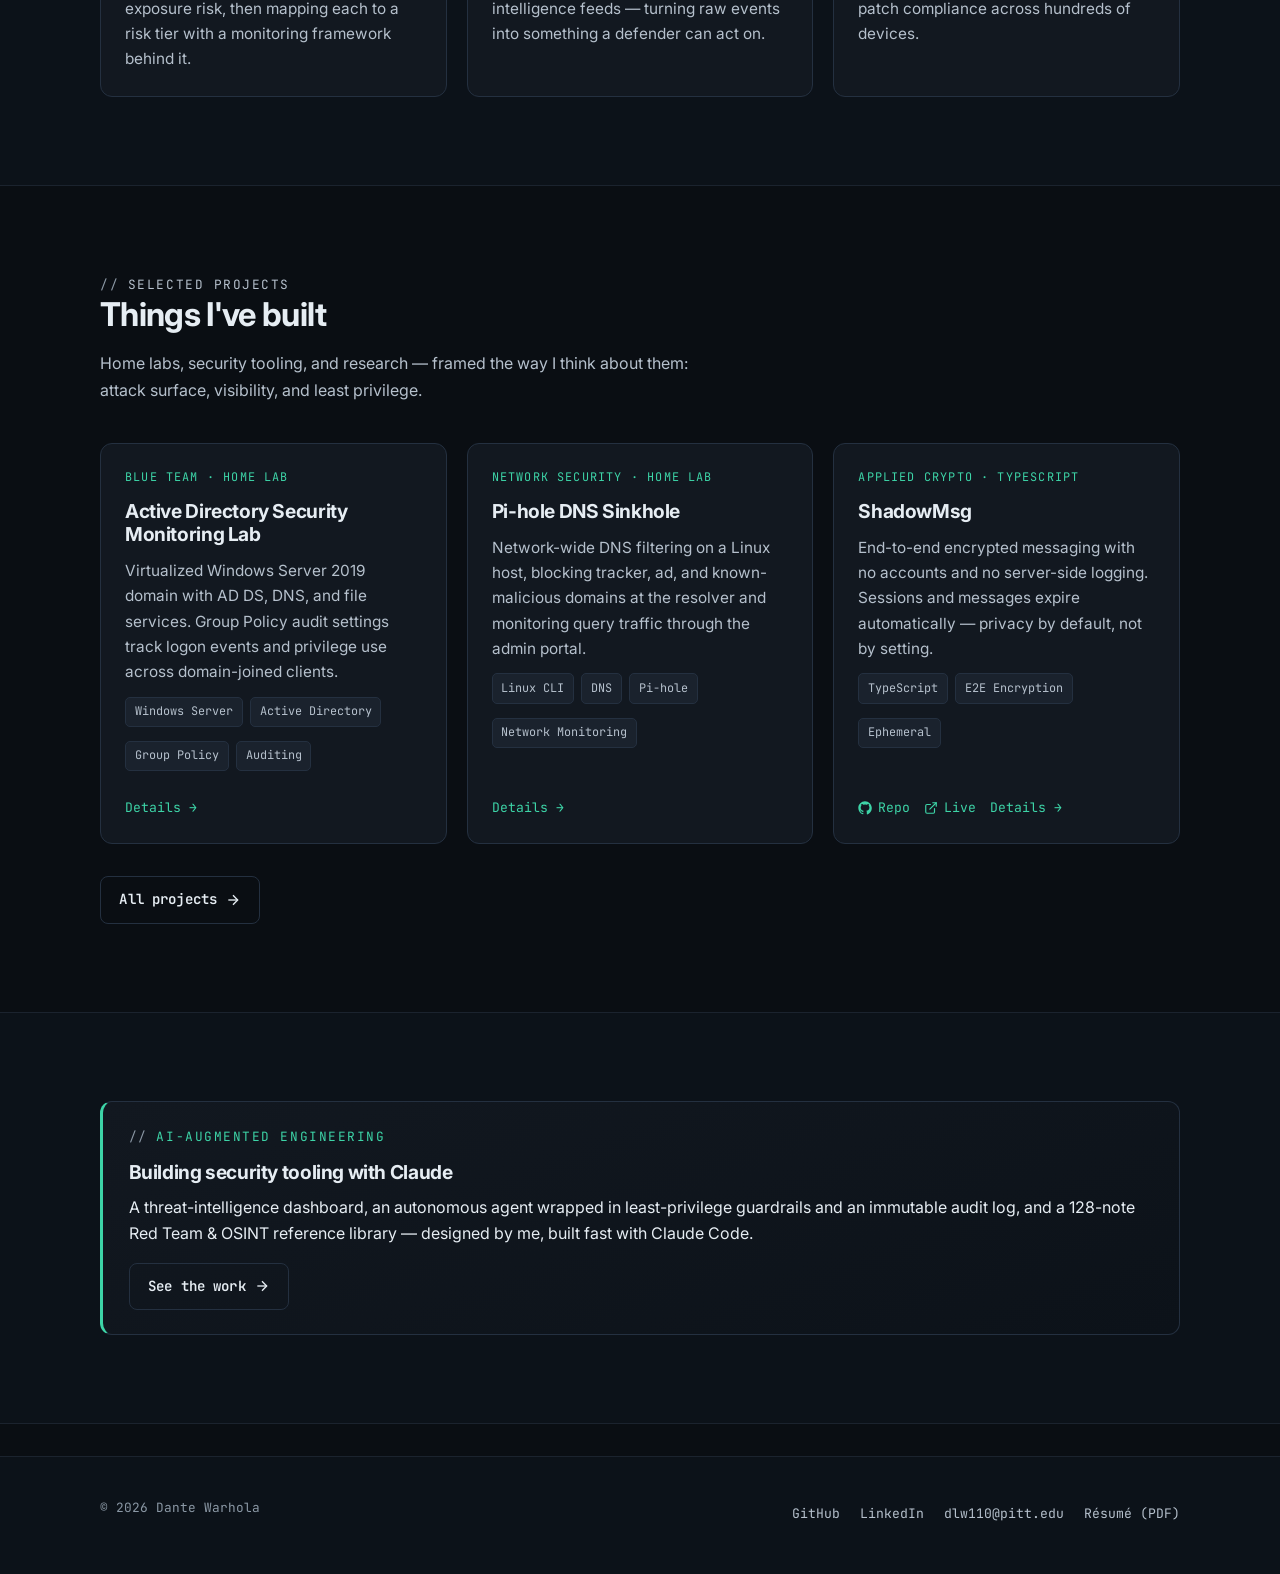
==== commit ecdc8077: "Add executive recommendation letter from DICK'S/Foot Locker CISO Feature it as an "Executive referen" ====
--- a/index.html
+++ b/index.html
@@ -85,6 +85,22 @@
       </div>
     </section>
 
+    <!-- Executive reference -->
+    <section class="section section--tight">
+      <div class="container">
+        <div class="panel reveal">
+          <p class="kicker">Executive reference</p>
+          <blockquote>
+            &ldquo;I recommend Dante without reservation. He has the judgment, initiative, communication skills, and technical foundation to contribute meaningfully in security engineering, cyber risk management, governance, risk and compliance, or related cybersecurity roles.&rdquo;
+            <cite>&mdash; Michael L. South, Vice President &amp; Chief Information Security Officer, DICK'S Sporting Goods &amp; Foot Locker</cite>
+          </blockquote>
+          <div class="btn-row" style="margin-top:1rem">
+            <a class="btn-ghost" href="assets/docs/Letter_of_Recommendation_DICKS_CISO.pdf">Read the full letter (PDF)</a>
+          </div>
+        </div>
+      </div>
+    </section>
+
     <!-- Focus -->
     <section class="section section--alt">
       <div class="container">
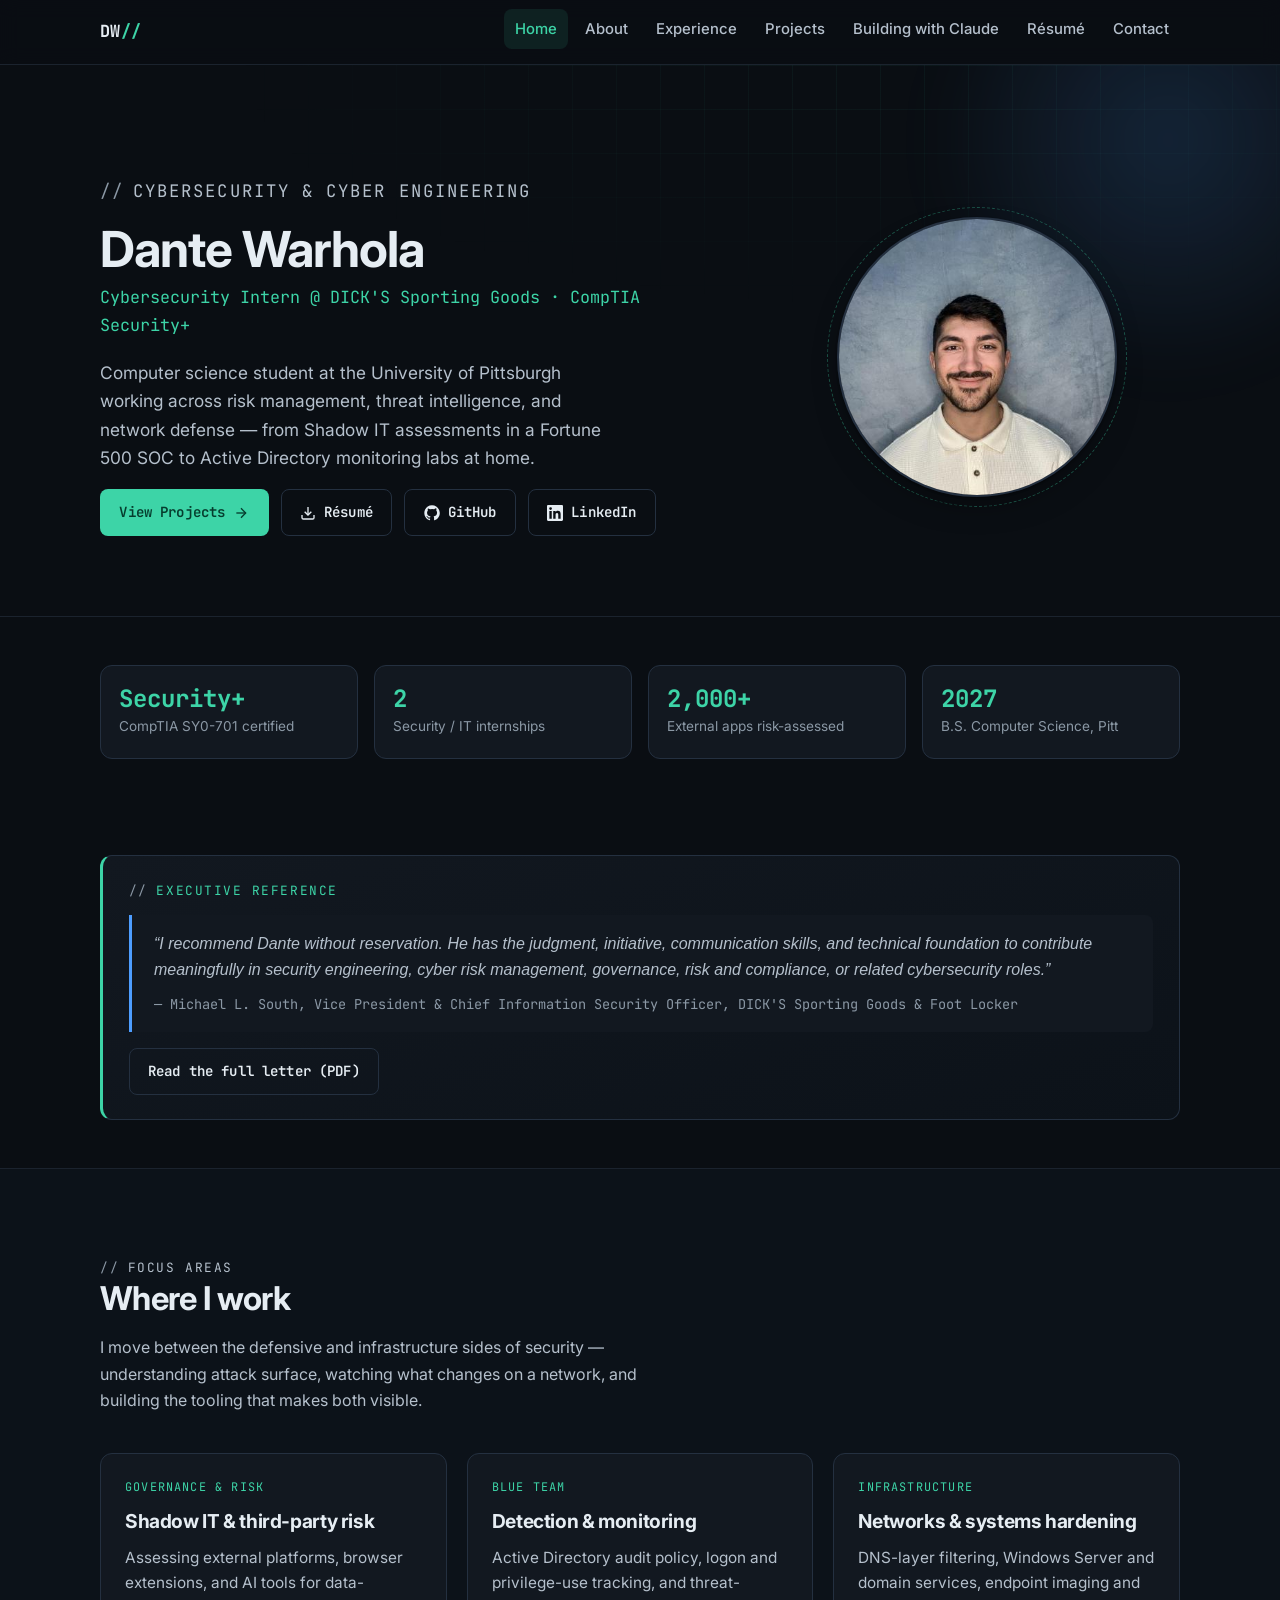
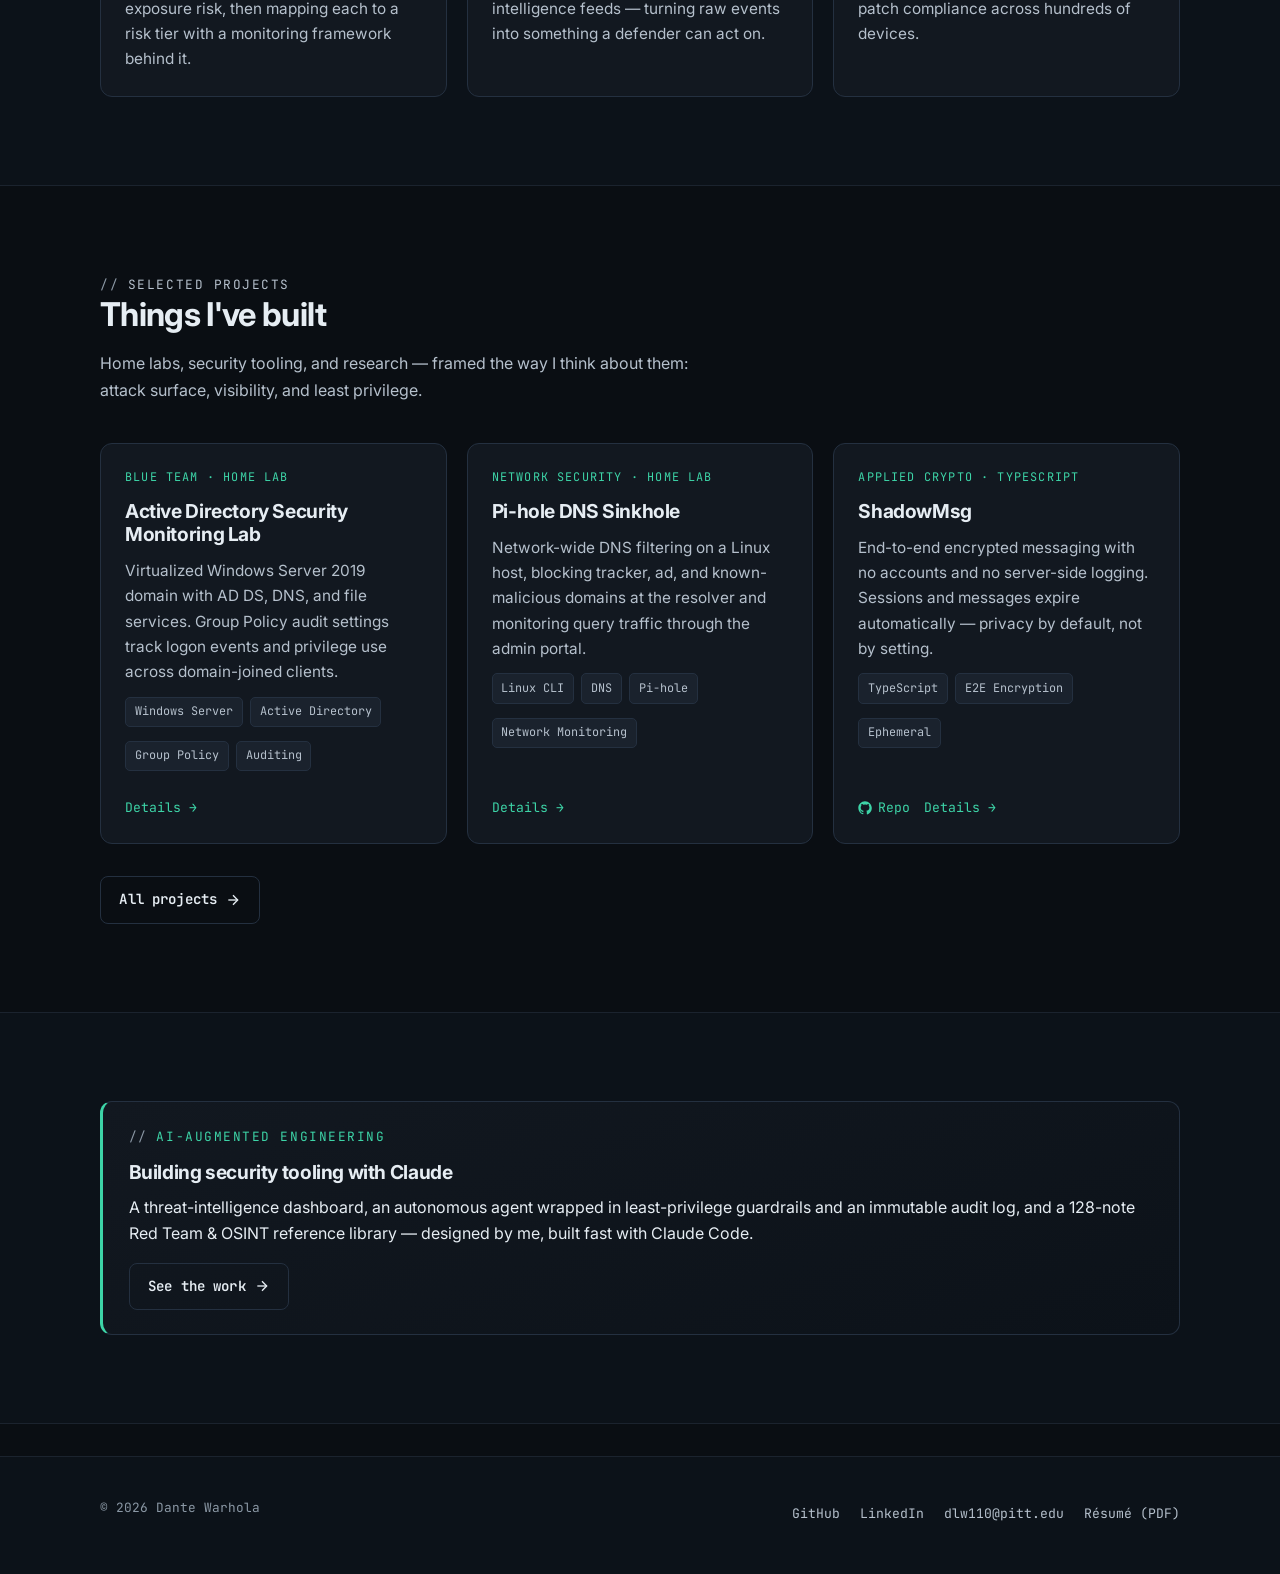
==== commit 47f4c567: "Remove Live link from ShadowMsg project cards Co-Authored-By: Claude Sonnet 5 <noreply@anthropic.com" ====
--- a/index.html
+++ b/index.html
@@ -15,6 +15,10 @@
   <link rel="preconnect" href="https://fonts.gstatic.com" crossorigin>
   <link href="https://fonts.googleapis.com/css2?family=Inter:wght@400;500;600;700&family=JetBrains+Mono:wght@400;500;700&display=swap" rel="stylesheet">
   <link rel="stylesheet" href="assets/css/style.css">
+  <script>
+    window.va = window.va || function () { (window.vaq = window.vaq || []).push(arguments); };
+  </script>
+  <script defer src="/_vercel/insights/script.js"></script>
 </head>
 <body data-page="home">
   <a class="skip-link" href="#main">Skip to content</a>
@@ -162,10 +166,6 @@
                 <svg viewBox="0 0 24 24" fill="currentColor" aria-hidden="true"><path d="M12 .5C5.7.5.5 5.7.5 12c0 5.1 3.3 9.4 7.8 10.9.6.1.8-.2.8-.6v-2c-3.2.7-3.9-1.5-3.9-1.5-.5-1.3-1.3-1.7-1.3-1.7-1-.7.1-.7.1-.7 1.2.1 1.8 1.2 1.8 1.2 1 1.8 2.7 1.3 3.4 1 .1-.8.4-1.3.7-1.6-2.6-.3-5.3-1.3-5.3-5.7 0-1.3.5-2.3 1.2-3.1-.1-.3-.5-1.5.1-3.1 0 0 1-.3 3.3 1.2a11.5 11.5 0 0 1 6 0C17.3 4.7 18.3 5 18.3 5c.6 1.6.2 2.8.1 3.1.8.8 1.2 1.8 1.2 3.1 0 4.4-2.7 5.4-5.3 5.7.4.4.8 1.1.8 2.2v3.3c0 .4.2.7.8.6 4.5-1.5 7.8-5.8 7.8-10.9C23.5 5.7 18.3.5 12 .5z"/></svg>
                 Repo
               </a>
-              <a href="https://shadowmsg.vercel.app/">
-                <svg viewBox="0 0 24 24" fill="none" stroke="currentColor" stroke-width="2" stroke-linecap="round" stroke-linejoin="round" aria-hidden="true"><path d="M18 13v6a2 2 0 0 1-2 2H5a2 2 0 0 1-2-2V8a2 2 0 0 1 2-2h6"/><polyline points="15 3 21 3 21 9"/><line x1="10" y1="14" x2="21" y2="3"/></svg>
-                Live
-              </a>
               <a href="projects.html#shadowmsg">Details &rarr;</a>
             </div>
           </article>
